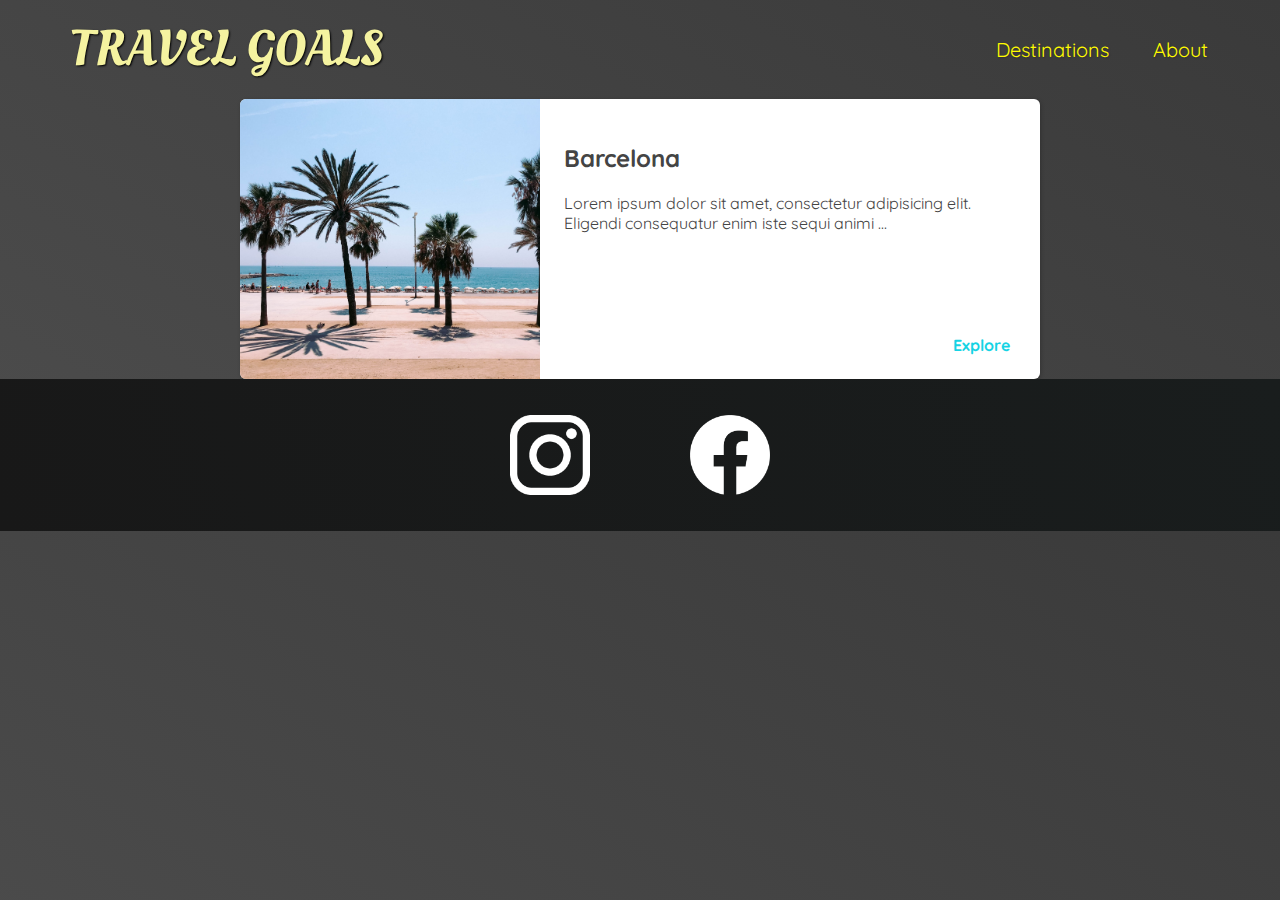
==== places.html @ b1382567 "added the footer and destination page" ====
<!DOCTYPE html>
<html lang="en">
  <head>
    <meta charset="UTF-8" />
    <link rel="preconnect" href="https://fonts.googleapis.com" />
    <link rel="preconnect" href="https://fonts.gstatic.com" crossorigin />
    <link
      href="https://fonts.googleapis.com/css2?family=Raleway:wght@700&family=Oleo+Script:wght@700&family=Quicksand:wght@300;500&display=swap"
      rel="stylesheet"
    />
    <link rel="stylesheet" href="/css/shared.css" />
    <link rel="stylesheet" href="/css/places.css" />
    <title>Destinations</title>
  </head>
  <body>
    <header>
      <div id="page-logo">
        <a href="/index.html">Travel Goals</a>
      </div>
      <nav>
        <ul>
          <li><a href="/places.html">Destinations</a></li>
          <li><a href="...">About</a></li>
        </ul>
      </nav>
    </header>
    <main>
      <ul>
        <li>
          <img src="/images/places/barcelona.jpg" alt="City of Barcelona" />
          <div class="item-content">
            <div>
              <h2>Barcelona</h2>
              <p>
                Lorem ipsum dolor sit amet, consectetur adipisicing elit.
                Eligendi consequatur enim iste sequi animi ...
              </p>
            </div>

            <div class="actions">
              <a href="https://en.wikipedia.org/wiki/Barcelona" target="_blank"
                >Explore</a
              >
            </div>
          </div>
        </li>
      </ul>
    </main>
    <footer>
      <ul>
        <li>
          <a href="https://www.instagram.com" target="_blank"
            ><img src="/images/places/insta.png" alt="Instagram logo"
          /></a>
        </li>
        <li>
          <a href="https://www.facebook.com" target="_blank"
            ><img src="/images/places/facebook.png" alt="Facebook logo"
          /></a>
        </li>
      </ul>
    </footer>
  </body>
</html>
---- css/shared.css ----
body {
  font-family: 'Quicksand', sans-serif;
  margin: 0;
}

ul {
  list-style: none;
  margin: 0;
  padding: 0;
}

header {
  display: flex;
  justify-content: space-between;
  align-items: center;
  padding: 15px 60px;
  position: absolute;
  width: 100%;
  box-sizing: border-box;
  top: 0;
  left: 0;
}

#page-logo a {
  padding: 10px;
  font-family: 'Oleo Script', sans-serif;
  color: rgb(245, 243, 160);
  font-size: 50px;
  text-decoration: none;
  text-transform: uppercase;
  text-shadow: 1px 1px 2px rgb(0, 0, 0);
}

header ul {
  display: flex;
}

header li {
  margin-left: 20px;
}

header a {
  color: rgb(255, 251, 0);
  text-decoration: none;
  font-size: 20px;
  padding: 12px;
  text-shadow: 1px 1px 2px rgba(0, 0, 0, 0.2);
  border-radius: 6px;
}

header a:hover {
  color: rgb(77, 77, 77);
  background-color: rgb(255, 251, 0);
}

footer {
  background: linear-gradient(70deg, rgb(24, 24, 24), rgb(25, 29, 29));
  padding: 36px;
}

footer ul {
  display: flex;
  justify-content: center;
}

footer li {
  width: 80px;
  height: 80px;
  margin: 0 50px;
}

footer img {
  width: 100%;
  height: 100%;
}
---- css/places.css ----
body {
  background: linear-gradient(30deg, rgb(77, 77, 77), rgb(58, 58, 58));
  color: rgb(68, 68, 68);
}

header {
  position: static;
}

main ul {
  width: 800px;
  margin: 0 auto;
}

main li {
  display: flex;
  background-color: white;
  box-shadow: 1px 1px 4px rgba(0, 0, 0, 0.2);
  border-radius: 6px;
  overflow: hidden;
}

main li img {
  width: 300px;
  height: 280px;
  object-fit: cover;
}

.item-content {
  padding: 24px;
  display: flex;
  flex-direction: column;
  justify-content: space-between;
}

.actions {
  text-align: right;
}

.actions a {
  text-decoration: none;
  color: rgb(22, 211, 228);
  font-weight: bold;
  padding: 6px;
  border-radius: 5px;
}

.actions a:hover {
  background-color: rgb(235, 253, 255);
}
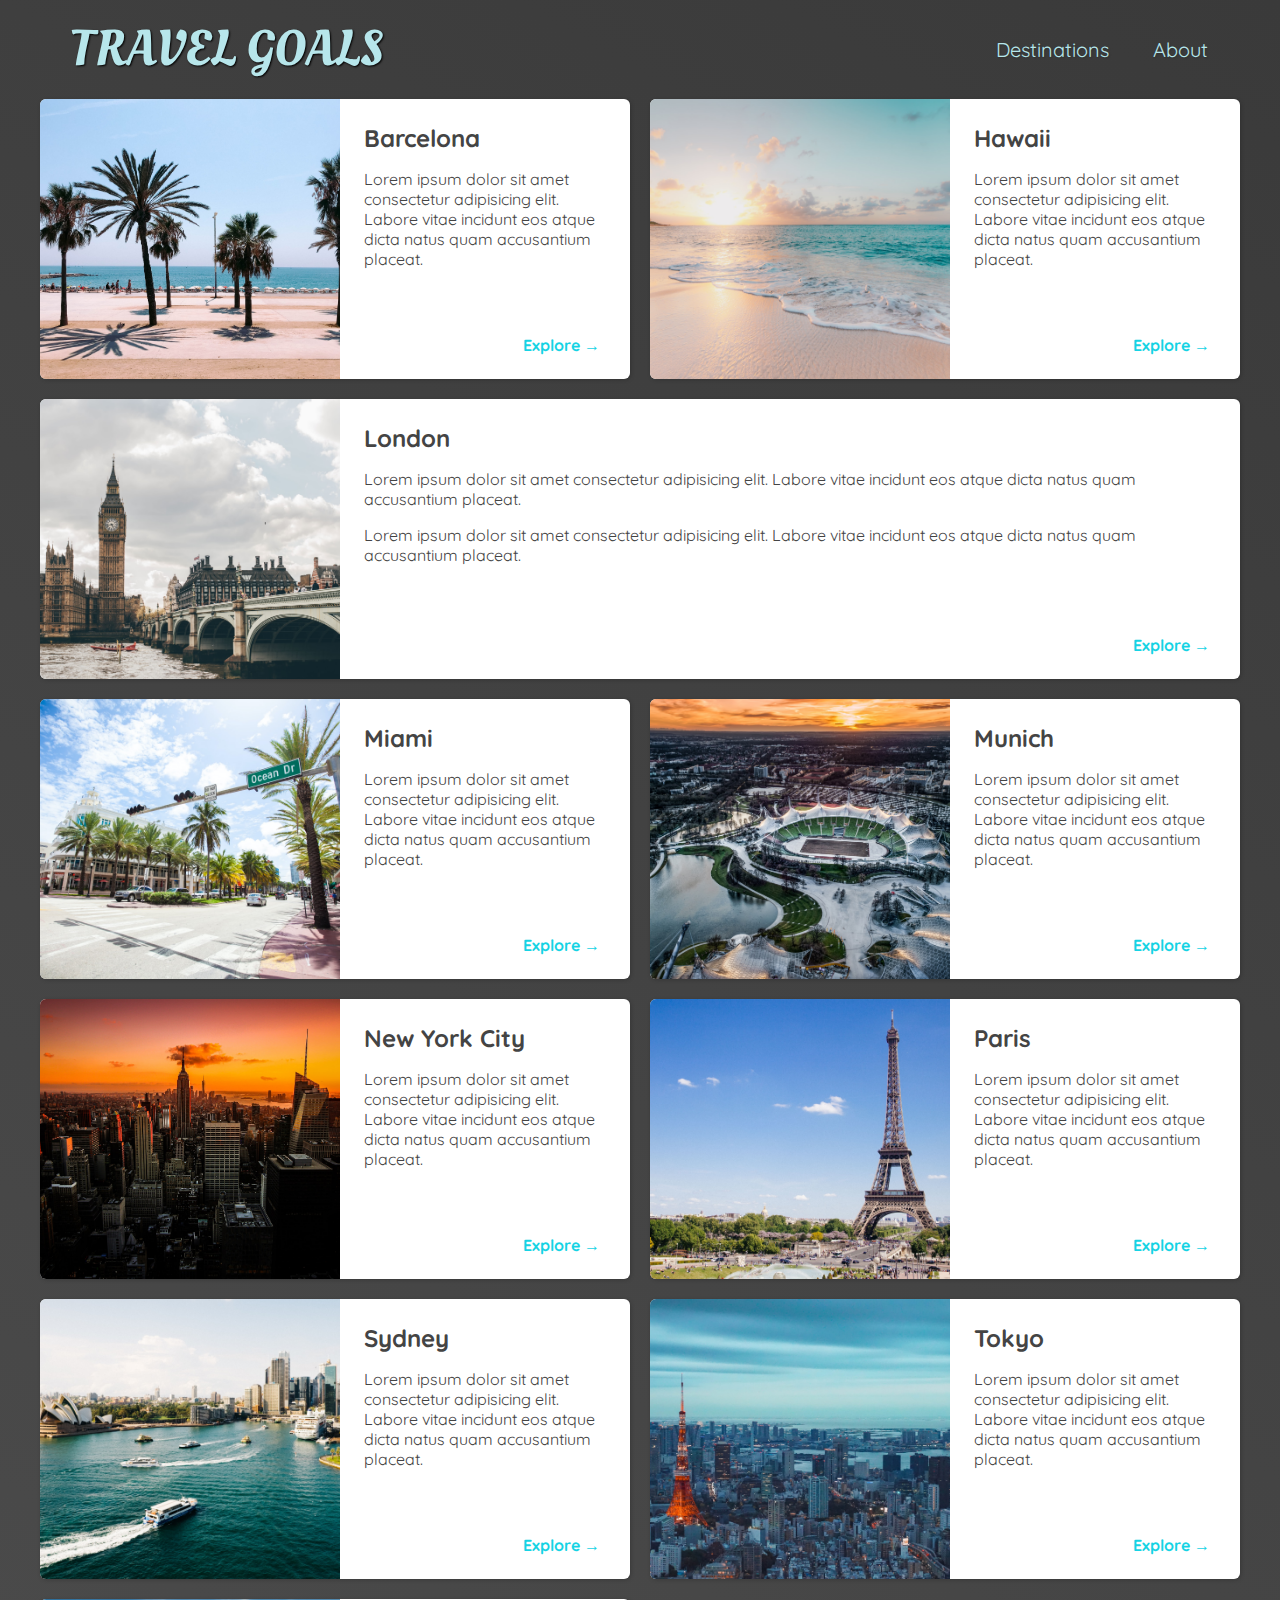
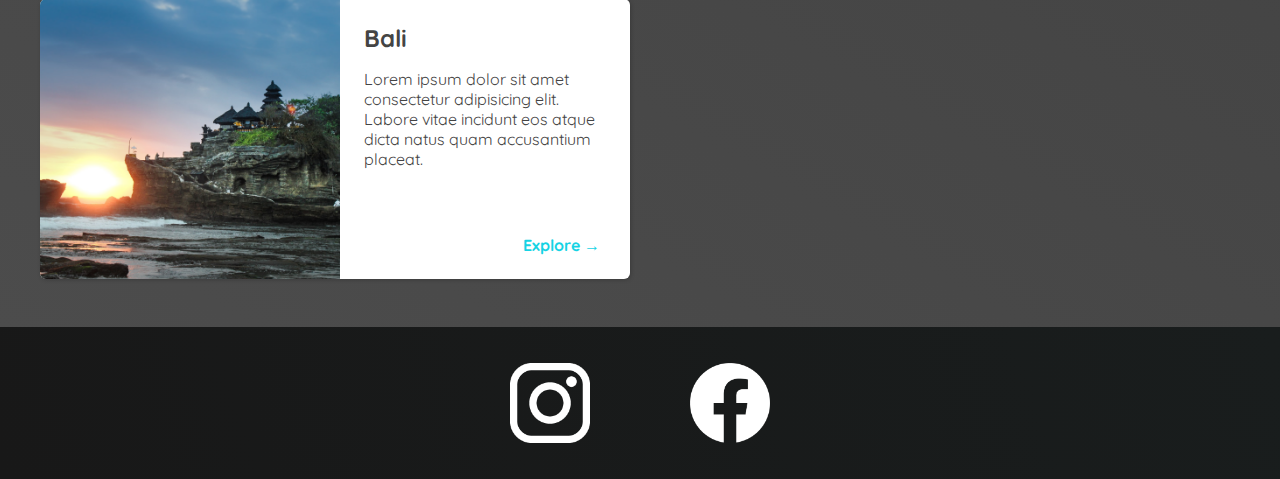
==== commit 6653fd0b: "finished styling the cards and finishing touches to the website" ====
--- a/places.html
+++ b/places.html
@@ -25,26 +25,164 @@
       </nav>
     </header>
     <main>
-      <ul>
-        <li>
-          <img src="/images/places/barcelona.jpg" alt="City of Barcelona" />
-          <div class="item-content">
-            <div>
-              <h2>Barcelona</h2>
-              <p>
-                Lorem ipsum dolor sit amet, consectetur adipisicing elit.
-                Eligendi consequatur enim iste sequi animi ...
-              </p>
-            </div>
-
-            <div class="actions">
-              <a href="https://en.wikipedia.org/wiki/Barcelona" target="_blank"
-                >Explore</a
-              >
-            </div>
-          </div>
-        </li>
-      </ul>
+        <ul>
+            <li>
+              <img src="images/places/barcelona.jpg" alt="City of Barcelona" />
+              <div class="item-content">
+                <div>
+                  <h2>Barcelona</h2>
+                  <p>
+                    Lorem ipsum dolor sit amet consectetur adipisicing elit. Labore
+                    vitae incidunt eos atque dicta natus quam accusantium placeat.
+                  </p>
+                </div>
+                <div class="actions">
+                  <a href="https://en.wikipedia.org/wiki/Barcelona">Explore &#x2192</a>
+                </div>
+              </div>
+            </li>
+            <li>
+              <img src="images/places/hawaii.jpg" alt="Hawaii beach" />
+              <div class="item-content">
+                <div>
+                  <h2>Hawaii</h2>
+                  <p>
+                    Lorem ipsum dolor sit amet consectetur adipisicing elit. Labore
+                    vitae incidunt eos atque dicta natus quam accusantium placeat.
+                  </p>
+                </div>
+                <div class="actions">
+                  <a href="hhttps://en.wikipedia.org/wiki/Hawaii">Explore &#x2192</a>
+                </div>
+              </div>
+            </li>
+            <li>
+              <img src="images/places/london.jpg" alt="London city" />
+              <div class="item-content">
+                <div>
+                  <h2>London</h2>
+                  <p>
+                    Lorem ipsum dolor sit amet consectetur adipisicing elit. Labore
+                    vitae incidunt eos atque dicta natus quam accusantium placeat.
+                  </p>
+                  <p>
+                    Lorem ipsum dolor sit amet consectetur adipisicing elit. Labore
+                    vitae incidunt eos atque dicta natus quam accusantium placeat.
+                  </p>
+                </div>
+                <div class="actions">
+                  <a href="https://en.wikipedia.org/wiki/London">Explore &#x2192</a>
+                </div>
+              </div>
+            </li>
+            <li>
+              <img src="images/places/miami.jpg" alt="Miami streets" />
+              <div class="item-content">
+                <div>
+                  <h2>Miami</h2>
+                  <p>
+                    Lorem ipsum dolor sit amet consectetur adipisicing elit. Labore
+                    vitae incidunt eos atque dicta natus quam accusantium placeat.
+                  </p>
+                </div>
+                <div class="actions">
+                  <a href="https://en.wikipedia.org/wiki/Miami">Explore &#x2192</a>
+                </div>
+              </div>
+            </li>
+            <li>
+              <img src="images/places/munich.jpg" alt="Munich football stadium" />
+              <div class="item-content">
+                <div>
+                  <h2>Munich</h2>
+                  <p>
+                    Lorem ipsum dolor sit amet consectetur adipisicing elit. Labore
+                    vitae incidunt eos atque dicta natus quam accusantium placeat.
+                  </p>
+                </div>
+                <div class="actions">
+                  <a href="https://en.wikipedia.org/wiki/Munich">Explore &#x2192</a>
+                </div>
+              </div>
+            </li>
+            <li>
+              <img src="images/places/new-york-city.jpg" alt="New York City skyline" />
+              <div class="item-content">
+                <div>
+                  <h2>New York City</h2>
+                  <p>
+                    Lorem ipsum dolor sit amet consectetur adipisicing elit. Labore
+                    vitae incidunt eos atque dicta natus quam accusantium placeat.
+                  </p>
+                </div>
+                <div class="actions">
+                  <a href="https://en.wikipedia.org/wiki/New_York_City"
+                    >Explore &#x2192</a
+                  >
+                </div>
+              </div>
+            </li>
+            <li>
+              <img src="images/places/paris.jpg" alt="Paris city" />
+              <div class="item-content">
+                <div>
+                  <h2>Paris</h2>
+                  <p>
+                    Lorem ipsum dolor sit amet consectetur adipisicing elit. Labore
+                    vitae incidunt eos atque dicta natus quam accusantium placeat.
+                  </p>
+                </div>
+                <div class="actions">
+                  <a href="https://en.wikipedia.org/wiki/Paris">Explore &#x2192</a>
+                </div>
+              </div>
+            </li>
+            <li>
+              <img src="images/places/sydney.jpg" alt="Sydney beach" />
+              <div class="item-content">
+                <div>
+                  <h2>Sydney</h2>
+                  <p>
+                    Lorem ipsum dolor sit amet consectetur adipisicing elit. Labore
+                    vitae incidunt eos atque dicta natus quam accusantium placeat.
+                  </p>
+                </div>
+                <div class="actions">
+                  <a href="https://en.wikipedia.org/wiki/Sydney">Explore &#x2192</a>
+                </div>
+              </div>
+            </li>
+            <li>
+              <img src="images/places/tokyo.jpg" alt="Tokyo skyline" />
+              <div class="item-content">
+                <div>
+                  <h2>Tokyo</h2>
+                  <p>
+                    Lorem ipsum dolor sit amet consectetur adipisicing elit. Labore
+                    vitae incidunt eos atque dicta natus quam accusantium placeat.
+                  </p>
+                </div>
+                <div class="actions">
+                  <a href="https://en.wikipedia.org/wiki/Tokyo">Explore &#x2192</a>
+                </div>
+              </div>
+            </li>
+            <li>
+              <img src="images/places/bali.jpg" alt="Bali beach" />
+              <div class="item-content">
+                <div>
+                  <h2>Bali</h2>
+                  <p>
+                    Lorem ipsum dolor sit amet consectetur adipisicing elit. Labore
+                    vitae incidunt eos atque dicta natus quam accusantium placeat.
+                  </p>
+                </div>
+                <div class="actions">
+                  <a href="https://en.wikipedia.org/wiki/Bali">Explore &#x2192</a>
+                </div>
+              </div>
+            </li>
+          </ul>
     </main>
     <footer>
       <ul>
--- a/css/shared.css
+++ b/css/shared.css
@@ -48,7 +48,7 @@
   border-radius: 6px;
 }
 
-header a:hover {
+header nav a:hover {
   color: rgb(77, 77, 77);
   background-color: rgb(255, 251, 0);
 }
--- a/css/places.css
+++ b/css/places.css
@@ -7,9 +7,25 @@
   position: static;
 }
 
+#page-logo a {
+  color: rgb(183, 230, 235);
+}
+
+header a {
+  color: rgb(183, 230, 235);
+}
+
+header nav a:hover {
+  background-color: rgb(183, 230, 235);
+  color: rgb(59, 59, 59);
+}
+
 main ul {
-  width: 800px;
-  margin: 0 auto;
+  width: 1200px;
+  margin: 0 auto 48px auto;
+  display: grid;
+  grid-template-columns: 1fr 1fr;
+  gap: 20px;
 }
 
 main li {
@@ -18,6 +34,10 @@
   box-shadow: 1px 1px 4px rgba(0, 0, 0, 0.2);
   border-radius: 6px;
   overflow: hidden;
+}
+
+main li:nth-of-type(3) {
+  grid-column: 1 / 3;
 }
 
 main li img {
@@ -31,6 +51,10 @@
   display: flex;
   flex-direction: column;
   justify-content: space-between;
+}
+
+.item-content h2 {
+  margin: 0;
 }
 
 .actions {
